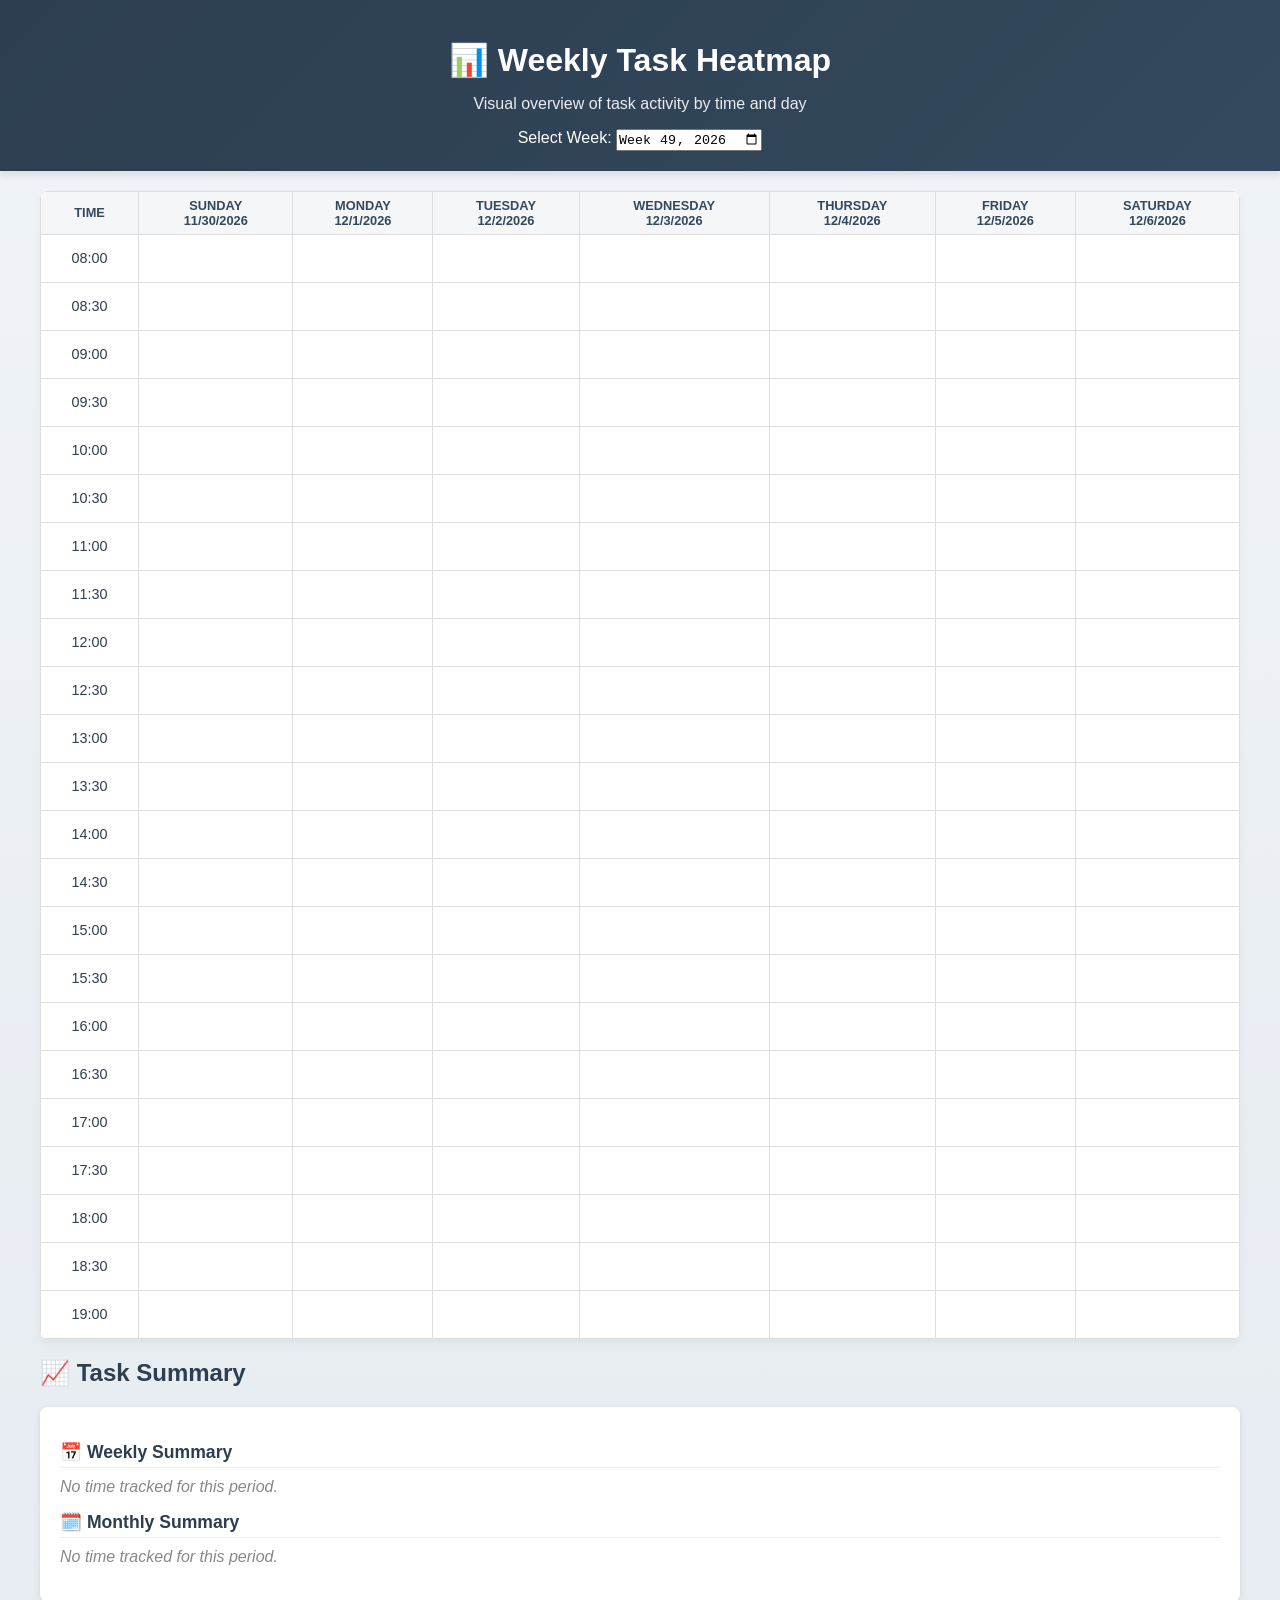
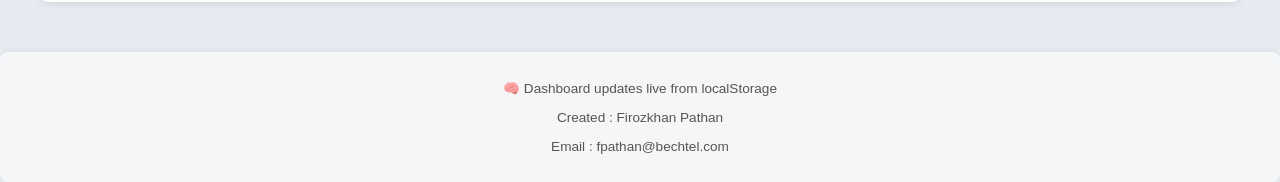
==== dashboard.html @ c17e3e7d "Add files via upload" ====
<!DOCTYPE html>
<html lang="en">
<head>
  <meta charset="UTF-8" />
  <meta name="viewport" content="width=device-width, initial-scale=1.0" />
  <title>Weekly Task Dashboard</title>
  <link rel="stylesheet" href="dashboard.css" />
  <script defer src="dashboard.js"></script>
</head>
<body>
  <header>
    <h1>📊 Weekly Task Heatmap</h1>
    <p>Visual overview of task activity by time and day</p>
    <label for="week-selector">Select Week:</label>
    <input type="week" id="week-selector" />
  </header>
  <main>
    <section id="heatmapSection">
      <table id="heatmapTable">
        <thead>
          <tr>
            <th>Time</th>
            <th>Sunday<br><span id="date-sun"></span></th>
            <th>Monday<br><span id="date-mon"></span></th>
            <th>Tuesday<br><span id="date-tue"></span></th>
            <th>Wednesday<br><span id="date-wed"></span></th>
            <th>Thursday<br><span id="date-thu"></span></th>
            <th>Friday<br><span id="date-fri"></span></th>
            <th>Saturday<br><span id="date-sat"></span></th>
          </tr>
        </thead>
        <tbody id="heatmapBody">
          <!-- Rows will be generated by JS -->
        </tbody>
      </table>
    </section>
    <section id="summarySection">
      <h2>📈 Task Summary</h2>
      <div id="summaryList"></div>
    </section>
  </main>
  <footer>
    <p>🧠 Dashboard updates live from localStorage</p>
	<p>Created : Firozkhan Pathan</p>
	<p>Email : fpathan@bechtel.com</p>
  </footer>
</body>
</html>
---- dashboard.css ----
body {
  font-family: 'Segoe UI', sans-serif;
  margin: 0;
  padding: 0;
  background: linear-gradient(180deg, #f0f4f8, #e6ebf1);
  color: #2c3e50;
}

header {
  background: linear-gradient(135deg, #2c3e50, #34495e);
  color: #fff;
  padding: 20px 0;
  text-align: center;
  box-shadow: 0 4px 8px rgba(0, 0, 0, 0.1);
}

header h1 {
  font-size: 2rem;
  margin-bottom: 0.25rem;
}

header p {
  font-size: 1rem;
  opacity: 0.9;
}

main {
  padding: 20px;
  max-width: 1200px;
  margin: auto;
}

h1, h2, h3 {
  margin-bottom: 10px;
  font-weight: 600;
}

/* Heatmap Table */
table {
  width: 100%;
  border-collapse: collapse;
  margin-bottom: 20px;
  background: #fff;
  border-radius: 8px;
  overflow: hidden;
  box-shadow: 0 4px 10px rgba(0,0,0,0.05);
}

th, td {
  border: 1px solid #ddd;
  padding: 6px;
  text-align: center;
  font-size: 0.9rem;
}

th {
  background: #f4f6f8;
  font-weight: bold;
  color: #34495e;
  text-transform: uppercase;
  font-size: 0.8rem;
}

/* NEW: Heatmap Cell Styles */
td.heatmap-cell {
  transition: background-color 0.3s ease;
  position: relative;
  height: 35px;
}

td.heatmap-cell:hover::after {
  content: attr(data-tooltip);
  position: absolute;
  bottom: 100%;
  left: 50%;
  transform: translateX(-50%);
  background: rgba(44, 62, 80, 0.95);
  color: #fff;
  padding: 8px 12px;
  border-radius: 6px;
  white-space: pre-wrap;
  font-size: 0.8rem;
  z-index: 10;
  pointer-events: none;
  min-width: 150px;
  text-align: left;
  box-shadow: 0 4px 6px rgba(0,0,0,0.2);
}

/* Summary List */
#summaryList {
  background: #fff;
  padding: 20px;
  border-radius: 8px;
  box-shadow: 0 2px 6px rgba(0,0,0,0.1);
  margin-top: 20px;
}

#summaryList h3 {
  margin-top: 15px;
  font-size: 1.1rem;
  color: #2c3e50;
  border-bottom: 1px solid #eee;
  padding-bottom: 4px;
}

#summaryList ul {
  padding-left: 0;
  margin: 10px 0;
  list-style: none;
}

#summaryList li {
  margin-bottom: 15px;
  font-size: 0.95rem;
  color: #555;
}

/* NEW: Progress Bar Styles */
.progress-container {
  width: 100%;
  background-color: #e0e0e0;
  border-radius: 4px;
  margin-top: 6px;
  height: 8px;
  overflow: hidden;
}

.progress-bar {
  height: 100%;
  border-radius: 4px;
  background: linear-gradient(90deg, #3498db, #2ecc71);
  transition: width 0.5s ease-out;
}

footer {
  text-align: center;
  padding: 15px;
  margin-top: 30px;
  background: #f4f6f8;
  color: #555;
  border-radius: 8px;
  box-shadow: 0 -2px 6px rgba(0,0,0,0.05);
  font-size: 0.85rem;
}
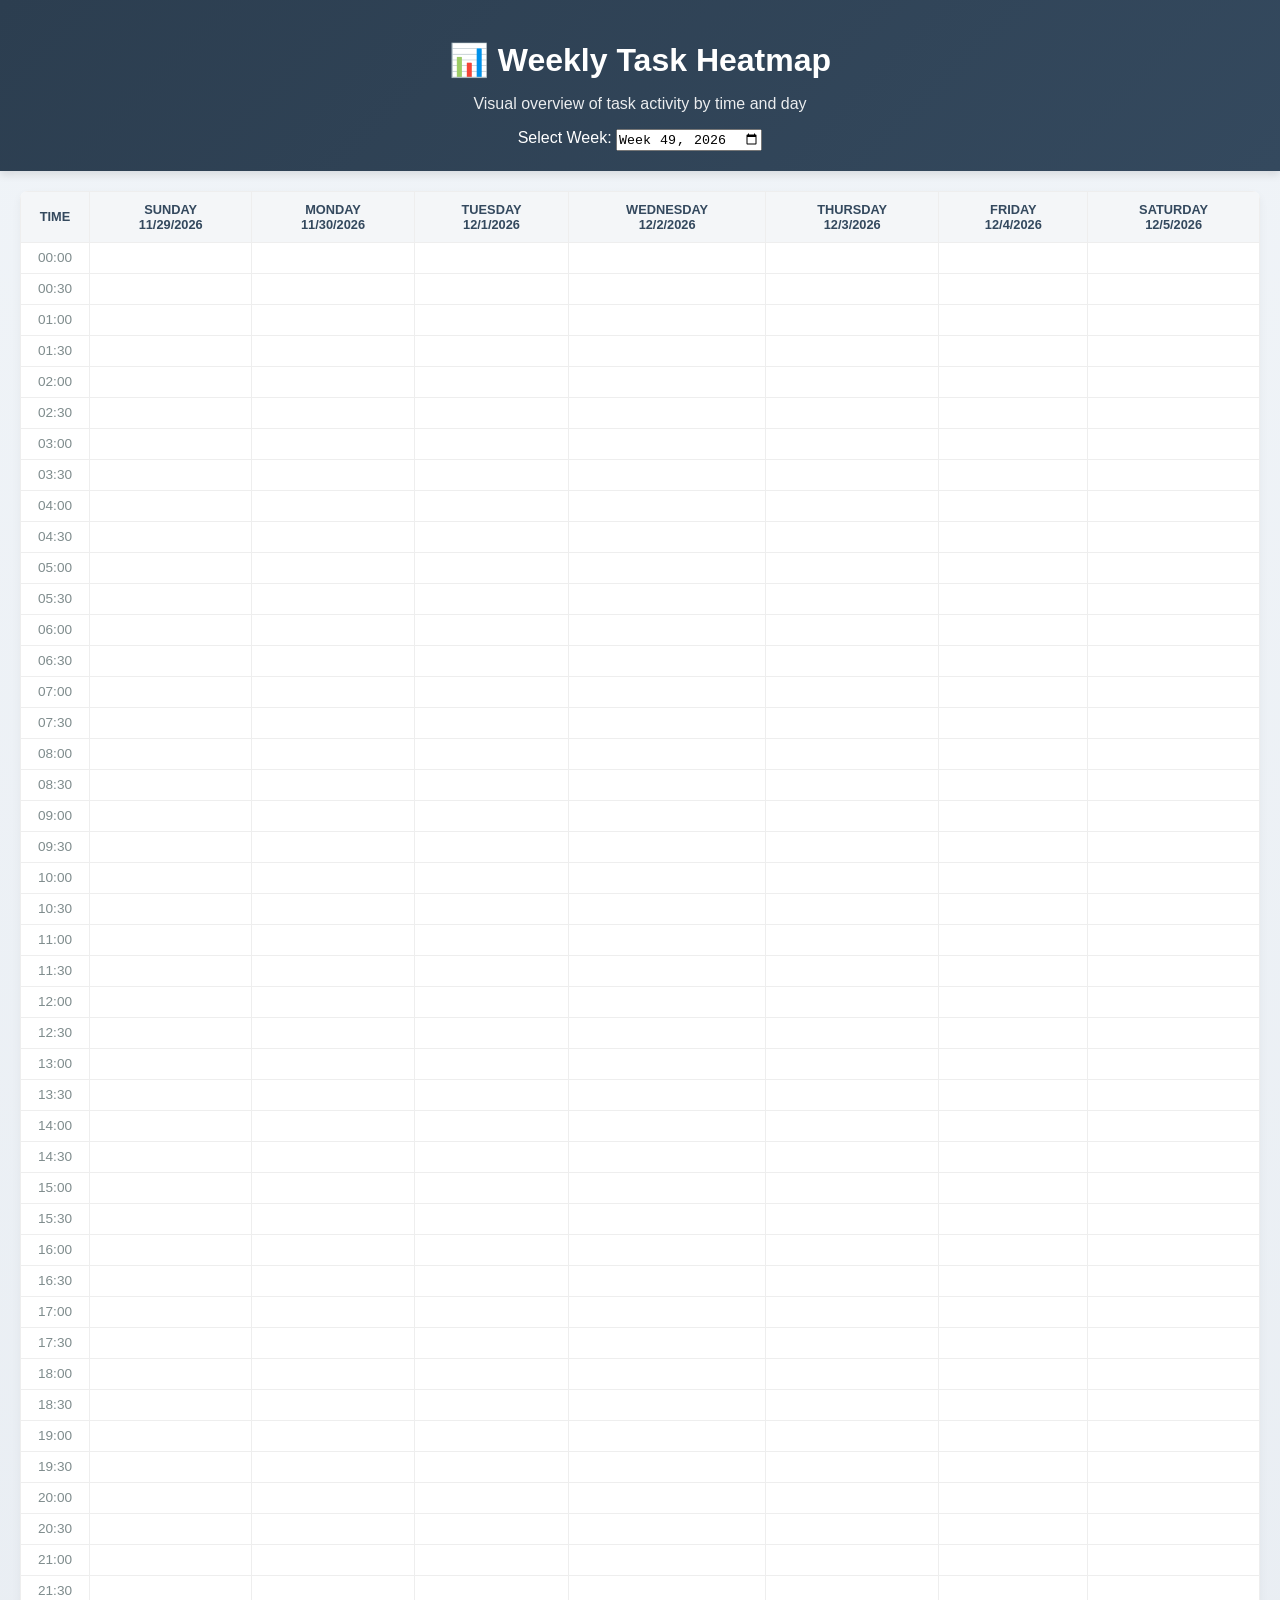
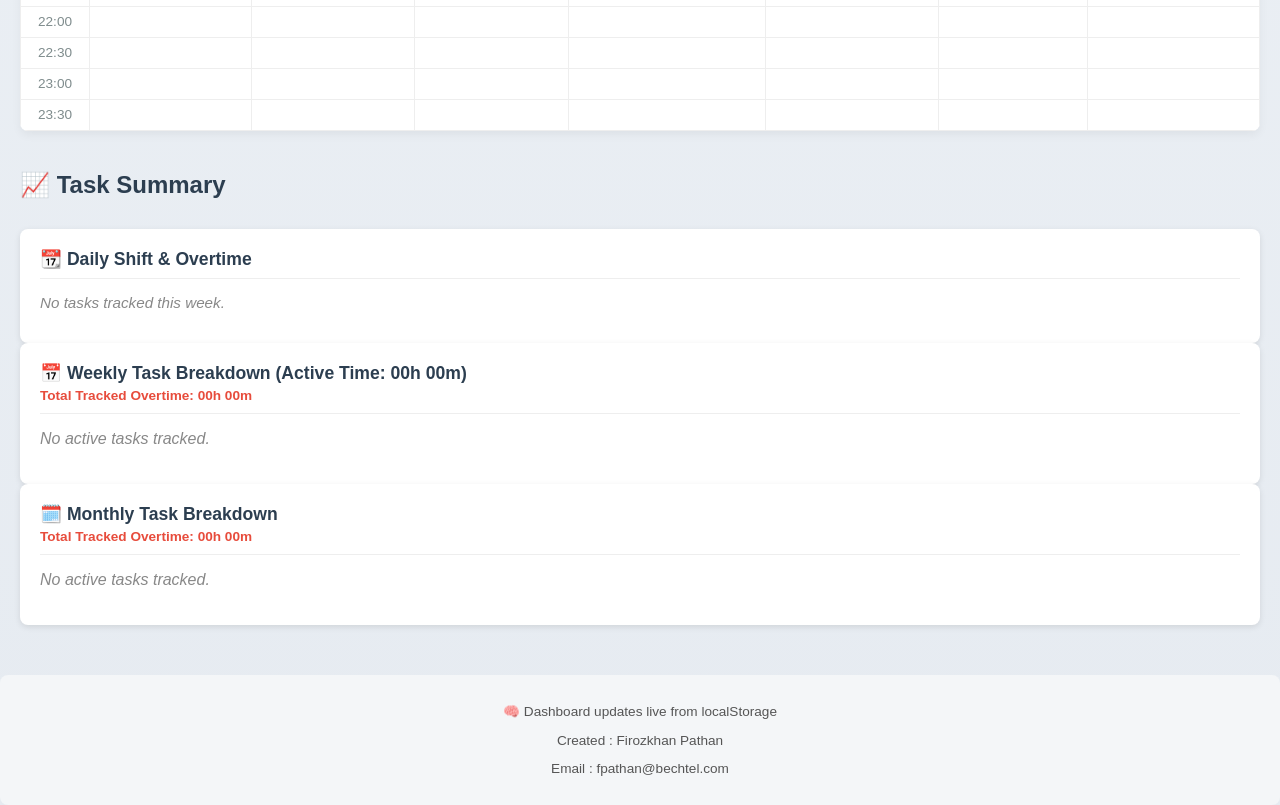
==== commit c4dad9f5: "Add edit time modal to dashboard" ====
--- a/dashboard.html
+++ b/dashboard.html
@@ -44,5 +44,25 @@
 	<p>Created : Firozkhan Pathan</p>
 	<p>Email : fpathan@bechtel.com</p>
   </footer>
+<div id="editTimeModal" class="modal-overlay" style="display: none;">
+    <div class="modal-content">
+      <h3 id="editModalTitle">Edit Task Time</h3>
+      <div class="modal-body">
+        <label>Start Time:</label>
+        <input type="time" id="editStartTime" />
+        
+        <label>End Time:</label>
+        <input type="time" id="editEndTime" />
+        
+        <p id="editTimeWarning" style="color: #e74c3c; font-size: 0.85rem; margin-top: 10px; display: none;">
+          *This task is currently running. You can only edit the start time.
+        </p>
+      </div>
+      <div class="modal-actions">
+        <button id="cancelEditBtn" class="btn-cancel">Cancel</button>
+        <button id="saveEditBtn" class="btn-save">Save Changes</button>
+      </div>
+    </div>
+  </div>	
 </body>
 </html>
--- a/dashboard.css
+++ b/dashboard.css
@@ -26,7 +26,7 @@
 
 main {
   padding: 20px;
-  max-width: 1200px;
+  max-width: 1400px; /* Made slightly wider for 24h view */
   margin: auto;
 }
 
@@ -47,10 +47,9 @@
 }
 
 th, td {
-  border: 1px solid #ddd;
-  padding: 6px;
+  border: 1px solid #eee;
   text-align: center;
-  font-size: 0.9rem;
+  font-size: 0.85rem;
 }
 
 th {
@@ -59,64 +58,120 @@
   color: #34495e;
   text-transform: uppercase;
   font-size: 0.8rem;
+  padding: 10px;
+  position: sticky;
+  top: 0;
+  z-index: 20;
 }
 
-/* NEW: Heatmap Cell Styles */
-td.heatmap-cell {
-  transition: background-color 0.3s ease;
-  position: relative;
-  height: 35px;
+/* Calendar Cell Styles */
+td.time-label {
+  padding: 4px;
+  color: #7f8c8d;
+  font-weight: 500;
+  width: 60px;
 }
 
-td.heatmap-cell:hover::after {
-  content: attr(data-tooltip);
+td.heatmap-cell {
+  position: relative;
+  height: 30px; /* Fixed height is crucial for exact minute mapping */
+  padding: 0; 
+  vertical-align: top;
+}
+
+/* Standard Work Hours Background */
+.standard-hour-bg {
+  background-color: rgba(52, 152, 219, 0.04); /* Very faint blue */
+}
+
+/* End of 8.5 Hour Marker Line */
+.standard-end-line {
   position: absolute;
-  bottom: 100%;
-  left: 50%;
-  transform: translateX(-50%);
-  background: rgba(44, 62, 80, 0.95);
-  color: #fff;
-  padding: 8px 12px;
-  border-radius: 6px;
-  white-space: pre-wrap;
-  font-size: 0.8rem;
+  left: 0;
+  right: 0;
+  border-bottom: 2px dashed #e74c3c; /* Red dashed line */
   z-index: 10;
   pointer-events: none;
-  min-width: 150px;
-  text-align: left;
-  box-shadow: 0 4px 6px rgba(0,0,0,0.2);
 }
 
-/* Summary List */
-#summaryList {
+/* Exact Task Time Blocks */
+.task-segment {
+  position: absolute;
+  left: 2px;
+  right: 2px;
+  background-color: #2ecc71;
+  border-left: 3px solid #27ae60;
+  color: #fff;
+  font-size: 0.75rem;
+  font-weight: bold;
+  overflow: hidden;
+  text-overflow: ellipsis;
+  white-space: nowrap;
+  padding: 2px 4px;
+  box-sizing: border-box;
+  z-index: 5;
+  box-shadow: 0 1px 3px rgba(0,0,0,0.15);
+  transition: transform 0.1s ease;
+  text-align: left;
+}
+
+.task-segment:hover {
+  transform: scale(1.02);
+  z-index: 15;
+  cursor: pointer;
+  overflow: visible;
+  white-space: normal;
+  min-height: max-content;
+  background-color: #27ae60;
+}
+
+/* Summary Layout */
+#summarySection {
+  display: flex;
+  flex-direction: column;
+  gap: 20px;
+}
+
+.summary-card {
   background: #fff;
   padding: 20px;
   border-radius: 8px;
   box-shadow: 0 2px 6px rgba(0,0,0,0.1);
-  margin-top: 20px;
 }
 
-#summaryList h3 {
-  margin-top: 15px;
+.summary-card h3 {
+  margin-top: 0;
   font-size: 1.1rem;
   color: #2c3e50;
   border-bottom: 1px solid #eee;
-  padding-bottom: 4px;
+  padding-bottom: 8px;
+  margin-bottom: 15px;
 }
 
-#summaryList ul {
+.summary-card ul {
   padding-left: 0;
-  margin: 10px 0;
   list-style: none;
+  margin: 0;
 }
 
-#summaryList li {
-  margin-bottom: 15px;
+.summary-card li {
+  margin-bottom: 12px;
   font-size: 0.95rem;
   color: #555;
+  display: flex;
+  justify-content: space-between;
+  align-items: center;
 }
 
-/* NEW: Progress Bar Styles */
+.overtime-badge {
+  background-color: #e74c3c;
+  color: white;
+  padding: 2px 8px;
+  border-radius: 12px;
+  font-size: 0.8rem;
+  font-weight: bold;
+}
+
 .progress-container {
   width: 100%;
   background-color: #e0e0e0;
@@ -130,7 +185,6 @@
   height: 100%;
   border-radius: 4px;
   background: linear-gradient(90deg, #3498db, #2ecc71);
-  transition: width 0.5s ease-out;
 }
 
 footer {
@@ -140,6 +194,5 @@
   background: #f4f6f8;
   color: #555;
   border-radius: 8px;
-  box-shadow: 0 -2px 6px rgba(0,0,0,0.05);
   font-size: 0.85rem;
-}+}
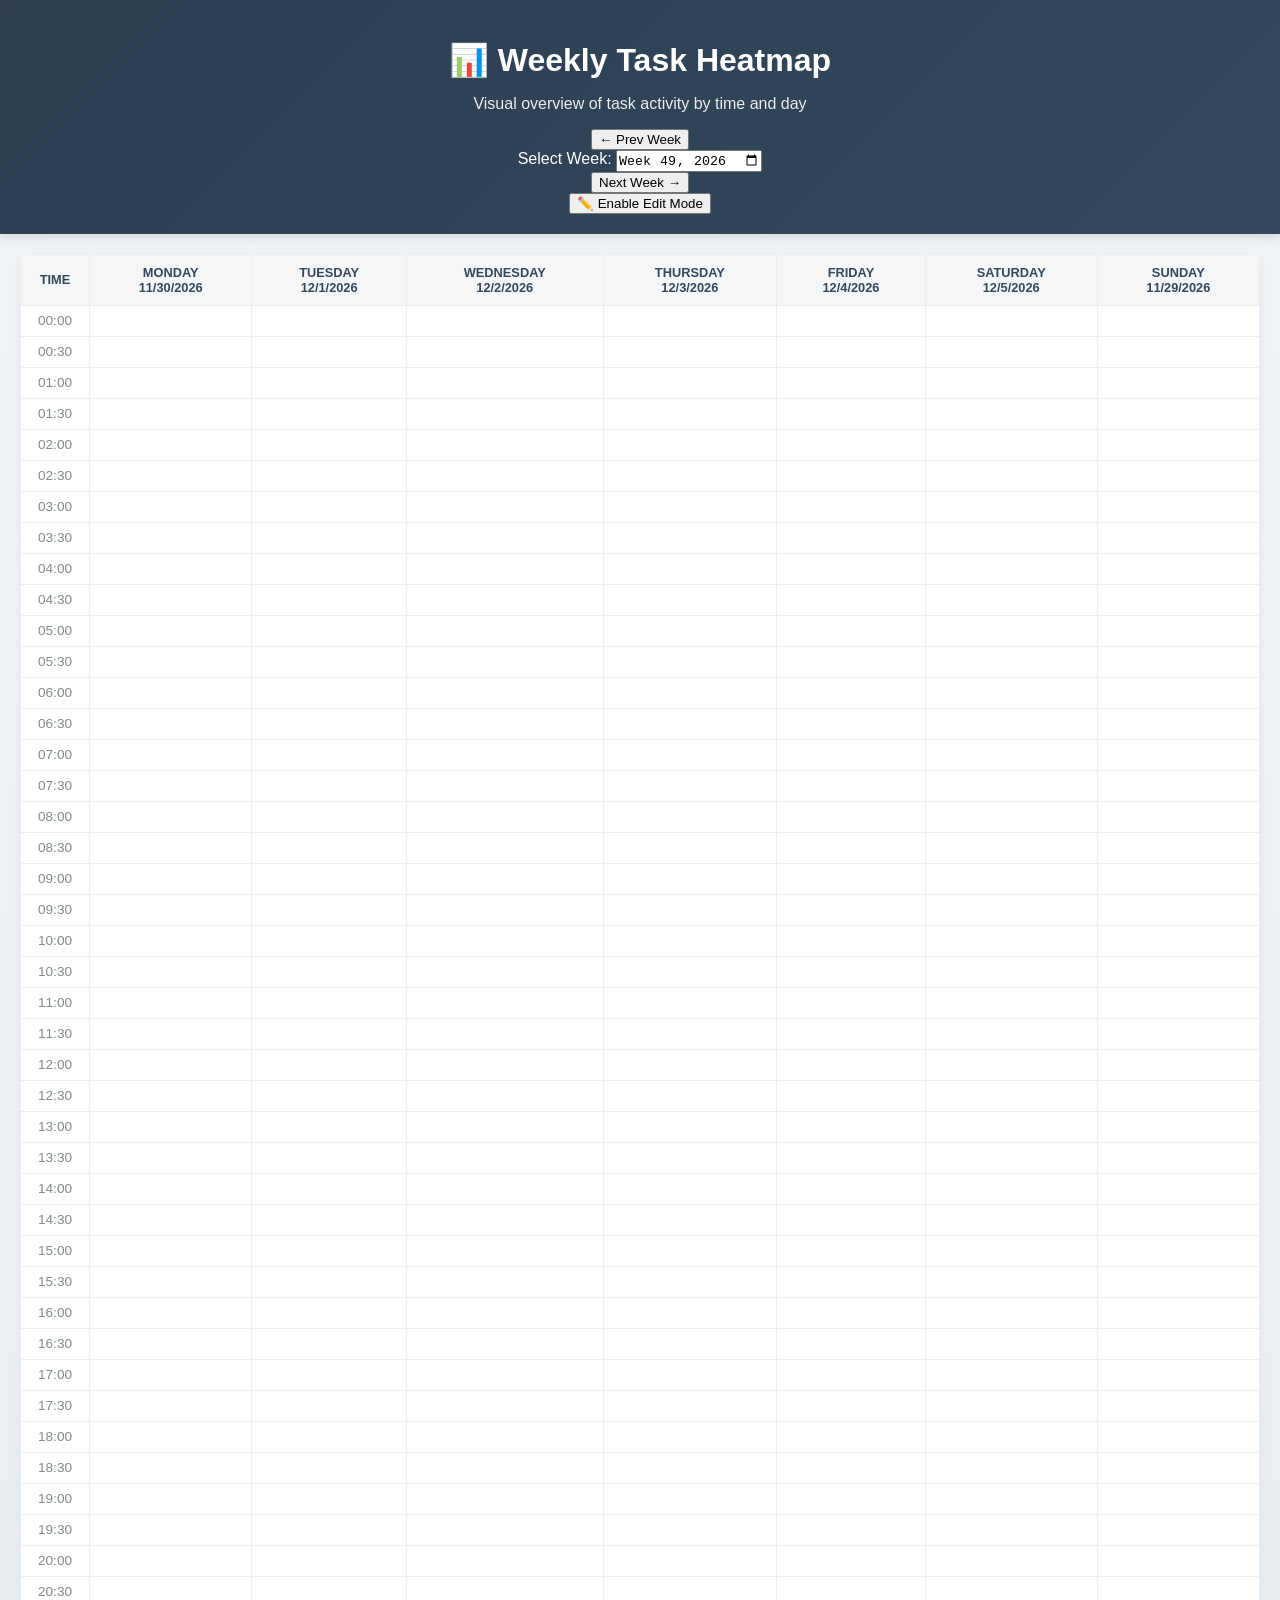
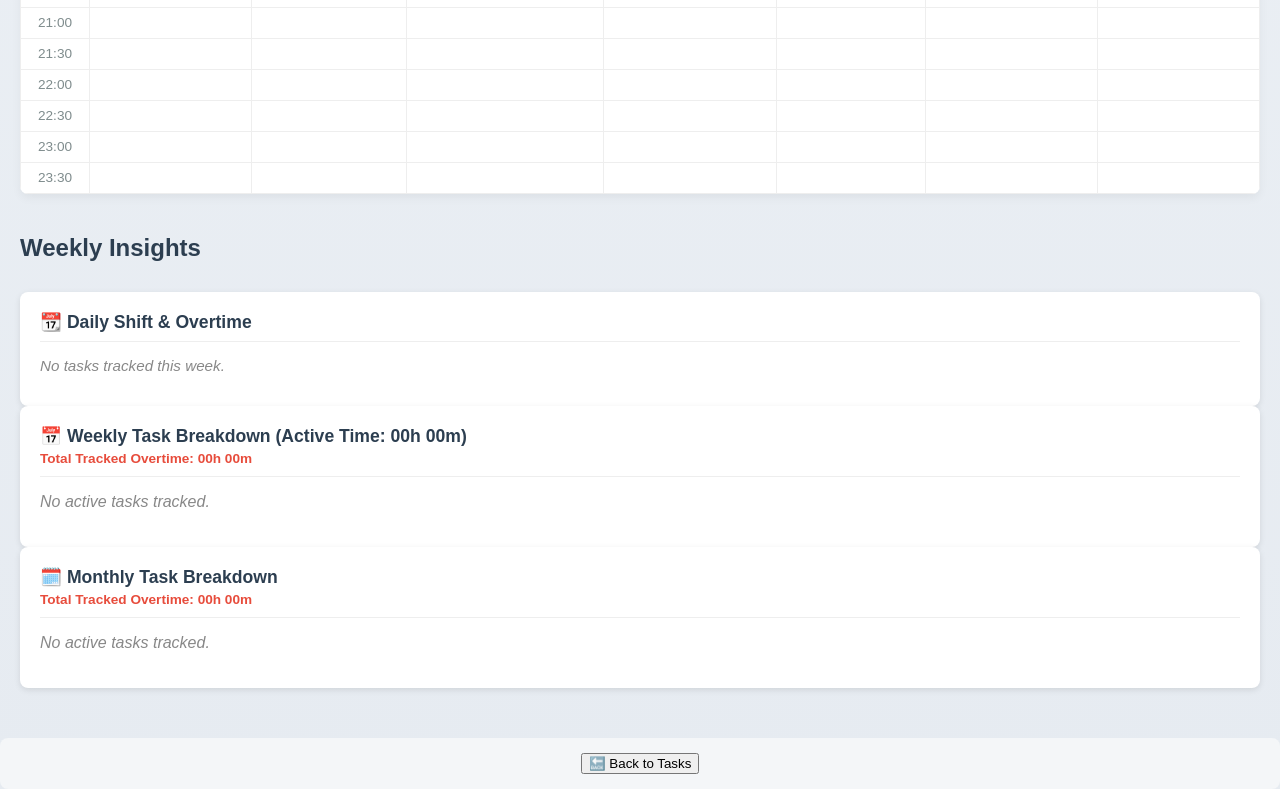
==== commit c97c8477: "Revise dashboard layout and update titles" ====
--- a/dashboard.html
+++ b/dashboard.html
@@ -2,49 +2,57 @@
 <html lang="en">
 <head>
   <meta charset="UTF-8" />
-  <meta name="viewport" content="width=device-width, initial-scale=1.0" />
-  <title>Weekly Task Dashboard</title>
+  <meta name="viewport" content="width=device-width, initial-scale=1.0"/>
+  <title>Dashboard - Task Tracker</title>
   <link rel="stylesheet" href="dashboard.css" />
-  <script defer src="dashboard.js"></script>
+  <script src="dashboard.js"></script>
 </head>
 <body>
   <header>
     <h1>📊 Weekly Task Heatmap</h1>
     <p>Visual overview of task activity by time and day</p>
-    <label for="week-selector">Select Week:</label>
-    <input type="week" id="week-selector" />
+    
+    <div class="dashboard-controls">
+      <button id="prevWeekBtn" class="btn-nav">&larr; Prev Week</button>
+      <div class="week-selector-wrapper">
+        <label for="week-selector">Select Week:</label>
+        <input type="week" id="week-selector" name="week-selector" />
+      </div>
+      <button id="nextWeekBtn" class="btn-nav">Next Week &rarr;</button>
+    </div>
+
+    <div class="edit-controls">
+      <button id="toggleEditBtn" class="btn-outline">✏️ Enable Edit Mode</button>
+    </div>
   </header>
+
   <main>
     <section id="heatmapSection">
-      <table id="heatmapTable">
+      <table>
         <thead>
           <tr>
             <th>Time</th>
-            <th>Sunday<br><span id="date-sun"></span></th>
-            <th>Monday<br><span id="date-mon"></span></th>
-            <th>Tuesday<br><span id="date-tue"></span></th>
-            <th>Wednesday<br><span id="date-wed"></span></th>
-            <th>Thursday<br><span id="date-thu"></span></th>
-            <th>Friday<br><span id="date-fri"></span></th>
-            <th>Saturday<br><span id="date-sat"></span></th>
+            <th>Monday<br><span id="date-mon" class="date-subtext"></span></th>
+            <th>Tuesday<br><span id="date-tue" class="date-subtext"></span></th>
+            <th>Wednesday<br><span id="date-wed" class="date-subtext"></span></th>
+            <th>Thursday<br><span id="date-thu" class="date-subtext"></span></th>
+            <th>Friday<br><span id="date-fri" class="date-subtext"></span></th>
+            <th>Saturday<br><span id="date-sat" class="date-subtext"></span></th>
+            <th>Sunday<br><span id="date-sun" class="date-subtext"></span></th>
           </tr>
         </thead>
         <tbody id="heatmapBody">
-          <!-- Rows will be generated by JS -->
-        </tbody>
+          </tbody>
       </table>
     </section>
+
     <section id="summarySection">
-      <h2>📈 Task Summary</h2>
-      <div id="summaryList"></div>
+      <h2>Weekly Insights</h2>
+      <div id="summaryList" class="summary-grid"></div>
     </section>
   </main>
-  <footer>
-    <p>🧠 Dashboard updates live from localStorage</p>
-	<p>Created : Firozkhan Pathan</p>
-	<p>Email : fpathan@bechtel.com</p>
-  </footer>
-<div id="editTimeModal" class="modal-overlay" style="display: none;">
+
+  <div id="editTimeModal" class="modal-overlay" style="display: none;">
     <div class="modal-content">
       <h3 id="editModalTitle">Edit Task Time</h3>
       <div class="modal-body">
@@ -54,7 +62,7 @@
         <label>End Time:</label>
         <input type="time" id="editEndTime" />
         
-        <p id="editTimeWarning" style="color: #e74c3c; font-size: 0.85rem; margin-top: 10px; display: none;">
+        <p id="editTimeWarning" class="warning-text" style="display: none;">
           *This task is currently running. You can only edit the start time.
         </p>
       </div>
@@ -63,6 +71,10 @@
         <button id="saveEditBtn" class="btn-save">Save Changes</button>
       </div>
     </div>
-  </div>	
+  </div>
+
+  <footer>
+    <button onclick="window.close()" class="btn-back">🔙 Back to Tasks</button>
+  </footer>
 </body>
 </html>
--- a/dashboard.css
+++ b/dashboard.css
@@ -196,3 +196,52 @@
   border-radius: 8px;
   font-size: 0.85rem;
 }
+/* --- EDIT TIME MODAL STYLES --- */
+.modal-overlay {
+  position: fixed; top: 0; left: 0; right: 0; bottom: 0;
+  background: rgba(0,0,0,0.5);
+  display: flex; justify-content: center; align-items: center;
+  z-index: 1000;
+}
+
+.modal-content {
+  background: white; padding: 25px; border-radius: 8px;
+  width: 350px; box-shadow: 0 4px 15px rgba(0,0,0,0.2);
+}
+
+.modal-content h3 { margin-top: 0; border-bottom: 1px solid #eee; padding-bottom: 10px; }
+
+.modal-body { display: flex; flex-direction: column; gap: 10px; margin: 15px 0; }
+.modal-body label { font-size: 0.9rem; font-weight: 600; color: #555; }
+.modal-body input[type="time"] { padding: 8px; border: 1px solid #ccc; border-radius: 4px; font-size: 1rem; }
+
+.modal-actions { display: flex; justify-content: space-between; margin-top: 20px; }
+.btn-save { background: #27ae60; color: white; border: none; padding: 8px 15px; border-radius: 4px; cursor: pointer; font-weight: bold; }
+.btn-cancel { background: #95a5a6; color: white; border: none; padding: 8px 15px; border-radius: 4px; cursor: pointer; }
+
+/* --- DRAG & DROP RESIZE HANDLES --- */
+.resize-handle {
+  position: absolute;
+  left: 0; right: 0;
+  height: 6px;
+  background: rgba(255, 255, 255, 0.4);
+  cursor: ns-resize;
+  z-index: 100;
+  transition: background 0.2s;
+}
+.resize-handle:hover {
+  background: rgba(255, 255, 255, 0.9);
+}
+.resize-handle.top { 
+  top: 0; 
+  border-bottom: 1px solid rgba(0,0,0,0.2); 
+}
+.resize-handle.bottom { 
+  bottom: 0; 
+  border-top: 1px solid rgba(0,0,0,0.2); 
+}
+/* Prevent text highlighting while dragging */
+body.is-dragging {
+  user-select: none;
+  cursor: ns-resize !important;
+}
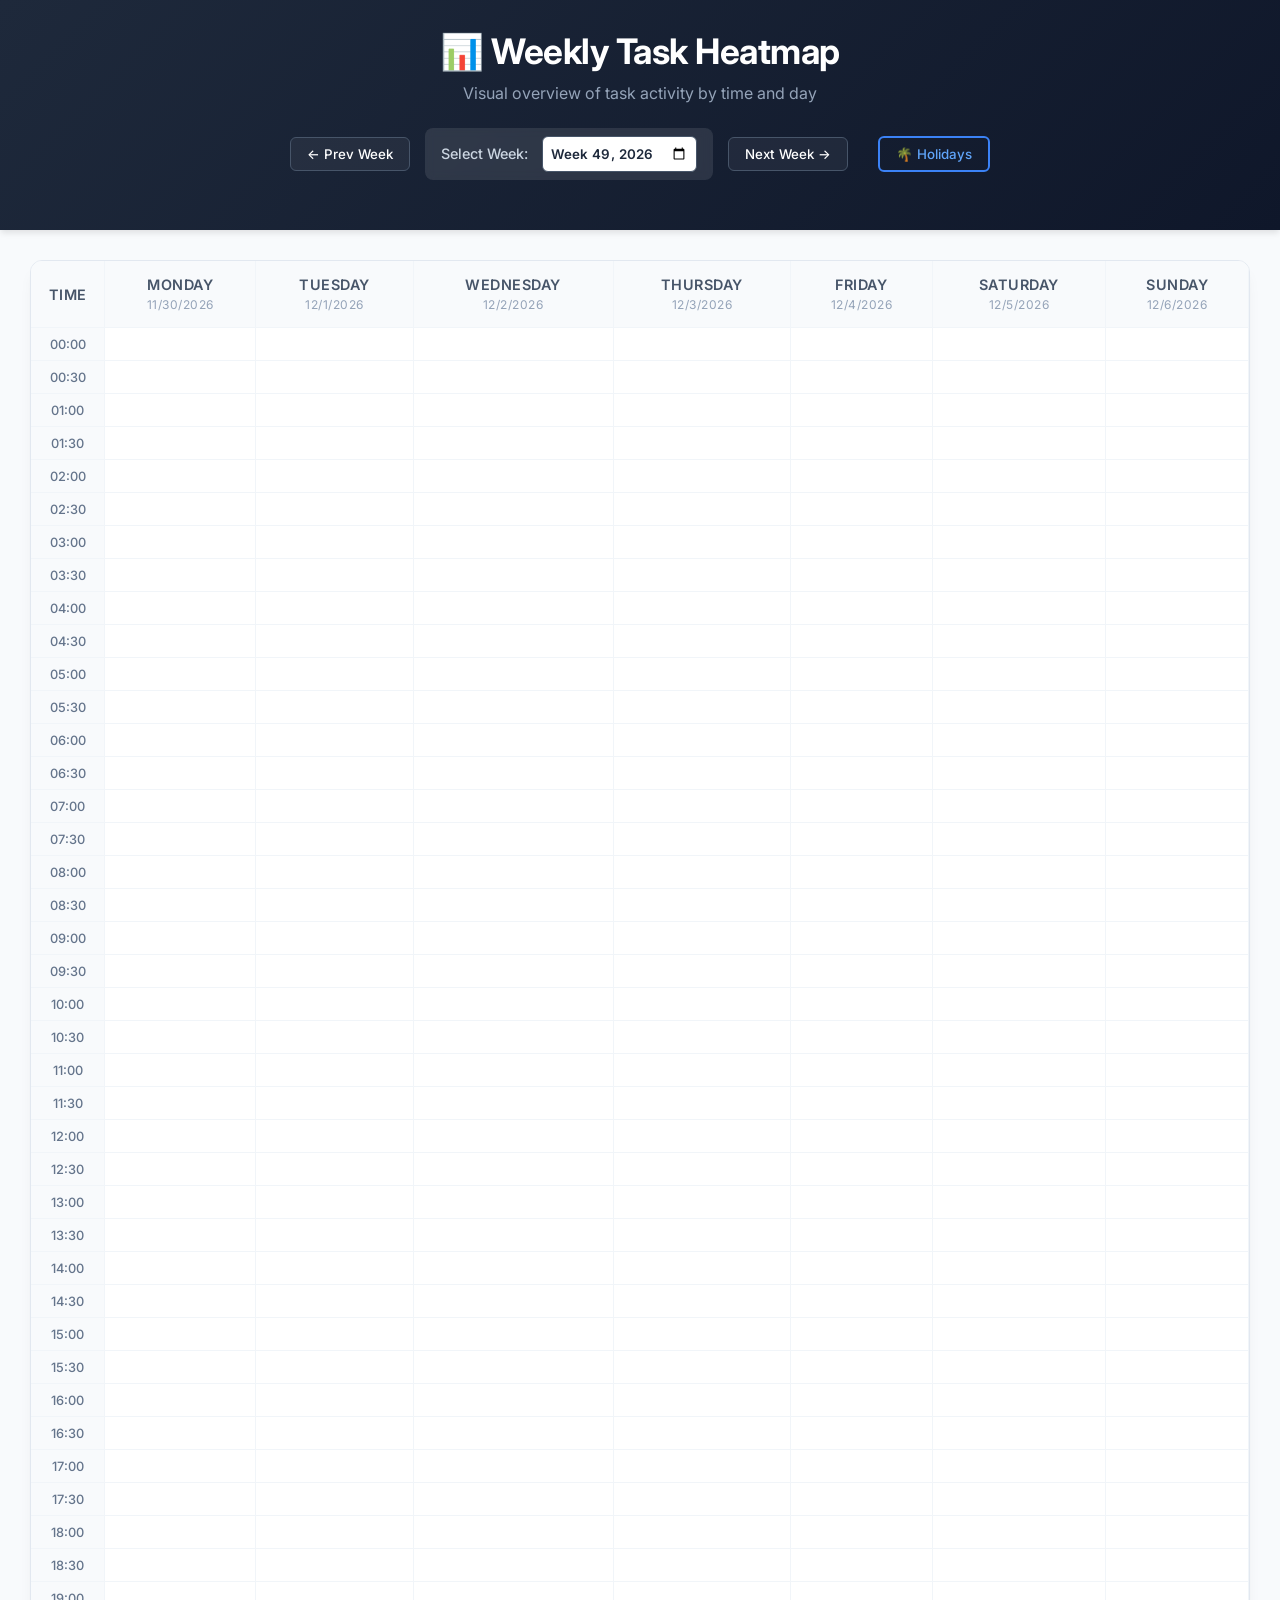
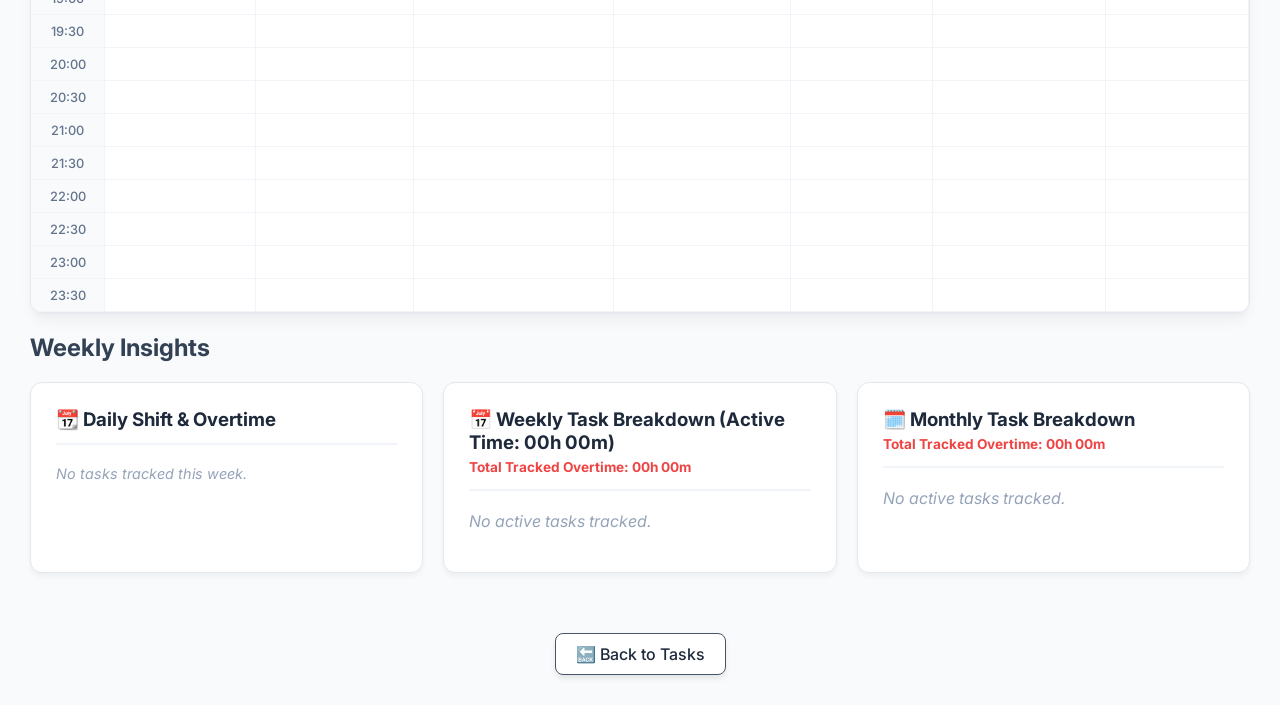
==== commit 8f5ffa53: "Enhance dashboard with new controls and drag guide" ====
--- a/dashboard.html
+++ b/dashboard.html
@@ -16,13 +16,10 @@
       <button id="prevWeekBtn" class="btn-nav">&larr; Prev Week</button>
       <div class="week-selector-wrapper">
         <label for="week-selector">Select Week:</label>
-        <input type="week" id="week-selector" name="week-selector" />
+        <input type="week" id="week-selector" name="week-selector" lang="en-GB" />
       </div>
       <button id="nextWeekBtn" class="btn-nav">Next Week &rarr;</button>
-    </div>
-
-    <div class="edit-controls">
-      <button id="toggleEditBtn" class="btn-outline">✏️ Enable Edit Mode</button>
+      <button id="manageHolidaysBtn" class="btn-outline" style="margin-top: 0; margin-left: 15px;">🌴 Holidays</button>
     </div>
   </header>
 
@@ -52,6 +49,10 @@
     </section>
   </main>
 
+  <div id="dragGuide" class="drag-guide" style="display: none;">
+    <div id="dragGuideTime" class="drag-guide-time">00:00</div>
+  </div>
+
   <div id="editTimeModal" class="modal-overlay" style="display: none;">
     <div class="modal-content">
       <h3 id="editModalTitle">Edit Task Time</h3>
@@ -61,10 +62,6 @@
         
         <label>End Time:</label>
         <input type="time" id="editEndTime" />
-        
-        <p id="editTimeWarning" class="warning-text" style="display: none;">
-          *This task is currently running. You can only edit the start time.
-        </p>
       </div>
       <div class="modal-actions">
         <button id="cancelEditBtn" class="btn-cancel">Cancel</button>
--- a/dashboard.css
+++ b/dashboard.css
@@ -1,247 +1,131 @@
+/* --- PREMIUM MODERN UI OVERHAUL --- */
+@import url('https://fonts.googleapis.com/css2?family=Inter:wght@400;500;600;700&display=swap');
+
 body {
-  font-family: 'Segoe UI', sans-serif;
-  margin: 0;
-  padding: 0;
-  background: linear-gradient(180deg, #f0f4f8, #e6ebf1);
-  color: #2c3e50;
+  font-family: 'Inter', system-ui, -apple-system, sans-serif;
+  margin: 0; padding: 0;
+  background: #f8fafc;
+  color: #334155;
 }
 
 header {
-  background: linear-gradient(135deg, #2c3e50, #34495e);
+  background: linear-gradient(135deg, #1e293b, #0f172a);
   color: #fff;
-  padding: 20px 0;
+  padding: 30px 20px;
   text-align: center;
-  box-shadow: 0 4px 8px rgba(0, 0, 0, 0.1);
+  box-shadow: 0 4px 6px -1px rgba(0, 0, 0, 0.1);
 }
 
-header h1 {
-  font-size: 2rem;
-  margin-bottom: 0.25rem;
+header h1 { margin: 0 0 10px 0; font-size: 2.2rem; font-weight: 700; letter-spacing: -0.5px; }
+header p { margin: 0 0 25px 0; color: #94a3b8; font-size: 1rem; }
+
+/* Dashboard Controls */
+.dashboard-controls {
+  display: flex; justify-content: center; align-items: center; gap: 15px; margin-bottom: 20px;
+}
+.week-selector-wrapper {
+  background: rgba(255,255,255,0.1); padding: 8px 16px; border-radius: 8px; backdrop-filter: blur(4px);
+}
+.week-selector-wrapper label { margin-right: 10px; font-weight: 500; font-size: 0.9rem; color: #cbd5e1; }
+input[type="week"] {
+  padding: 8px; border: 1px solid #475569; border-radius: 6px; background: #fff;
+  font-family: 'Inter', sans-serif; font-weight: 600; color: #1e293b; cursor: pointer;
 }
 
-header p {
-  font-size: 1rem;
-  opacity: 0.9;
+/* Buttons */
+.btn-nav, .btn-outline, .btn-back {
+  background: rgba(255,255,255,0.05); color: #fff; border: 1px solid #475569;
+  padding: 8px 16px; border-radius: 6px; font-weight: 500; cursor: pointer;
+  transition: all 0.2s; font-family: 'Inter', sans-serif;
+}
+.btn-nav:hover { background: rgba(255,255,255,0.15); border-color: #94a3b8; }
+.btn-outline { background: transparent; border: 2px solid #3b82f6; color: #60a5fa; margin-top: 10px; }
+.btn-outline:hover { background: #3b82f6; color: #fff; }
+
+/* Active Edit Mode Button */
+body.edit-mode-active .btn-outline {
+  background: #ef4444; border-color: #ef4444; color: #fff;
 }
 
-main {
-  padding: 20px;
-  max-width: 1400px; /* Made slightly wider for 24h view */
-  margin: auto;
+main { padding: 30px; max-width: 1500px; margin: auto; }
+
+/* Premium Grid */
+table {
+  width: 100%; border-collapse: separate; border-spacing: 0;
+  background: #fff; border-radius: 12px; overflow: hidden;
+  box-shadow: 0 10px 15px -3px rgba(0,0,0,0.05), 0 4px 6px -4px rgba(0,0,0,0.05);
+  border: 1px solid #e2e8f0;
+}
+th, td { border-bottom: 1px solid #f1f5f9; border-right: 1px solid #f1f5f9; text-align: center; }
+th {
+  background: #f8fafc; font-weight: 600; color: #475569; padding: 15px 10px;
+  position: sticky; top: 0; z-index: 20; font-size: 0.9rem; text-transform: uppercase; letter-spacing: 0.5px;
+}
+.date-subtext { display: block; font-size: 0.75rem; color: #94a3b8; margin-top: 4px; font-weight: 400; }
+td.time-label { padding: 4px; color: #64748b; font-weight: 500; font-size: 0.8rem; width: 65px; background: #f8fafc; }
+td.heatmap-cell { position: relative; height: 32px; padding: 0; vertical-align: top; }
+td.heatmap-cell:hover { background: #f8fafc; }
+
+/* Standard Hours & Overtime Lines */
+.standard-hour-bg { background-color: #f0f9ff; }
+.standard-end-line {
+  position: absolute; left: 0; right: 0; border-bottom: 2px dashed #ef4444; z-index: 10; pointer-events: none;
 }
 
-h1, h2, h3 {
-  margin-bottom: 10px;
-  font-weight: 600;
+/* Premium Task Segments */
+.task-segment {
+  position: absolute; left: 3px; right: 3px;
+  background: linear-gradient(135deg, #10b981, #059669); /* Rich green gradient */
+  border-left: 4px solid #047857; border-radius: 4px;
+  color: #fff; font-size: 0.75rem; font-weight: 600;
+  overflow: hidden; text-overflow: ellipsis; white-space: nowrap;
+  padding: 4px 6px; box-sizing: border-box; z-index: 50;
+  box-shadow: 0 2px 4px rgba(16, 185, 129, 0.3);
+  transition: transform 0.15s ease, box-shadow 0.15s ease; text-align: left;
+}
+.task-segment:hover {
+  transform: translateY(-1px) scale(1.01);
+  box-shadow: 0 4px 8px rgba(16, 185, 129, 0.4);
+  z-index: 60; overflow: visible; white-space: normal; min-height: max-content;
 }
 
-/* Heatmap Table */
-table {
-  width: 100%;
-  border-collapse: collapse;
-  margin-bottom: 20px;
-  background: #fff;
-  border-radius: 8px;
-  overflow: hidden;
-  box-shadow: 0 4px 10px rgba(0,0,0,0.05);
+/* --- EDIT MODE EXCLUSIVES (Only visible when Edit Mode is ON) --- */
+body.edit-mode-active .task-segment { cursor: pointer; animation: pulseBorder 2s infinite; }
+body.edit-mode-active .resize-handle { display: block; }
+.resize-handle {
+  display: none; position: absolute; left: 0; right: 0; height: 8px;
+  background: rgba(255,255,255,0.4); cursor: ns-resize; z-index: 100;
 }
+.resize-handle:hover { background: rgba(255,255,255,0.9); }
+.resize-handle.top { top: 0; border-radius: 4px 4px 0 0; }
+.resize-handle.bottom { bottom: 0; border-radius: 0 0 4px 4px; }
+body.is-dragging { user-select: none; cursor: ns-resize !important; }
+@keyframes pulseBorder { 0% { box-shadow: 0 0 0 0 rgba(59, 130, 246, 0.4); } 70% { box-shadow: 0 0 0 4px rgba(59, 130, 246, 0); } 100% { box-shadow: 0 0 0 0 rgba(59, 130, 246, 0); } }
 
-th, td {
-  border: 1px solid #eee;
-  text-align: center;
-  font-size: 0.85rem;
-}
+/* Summary Grid */
+.summary-grid { display: grid; grid-template-columns: repeat(auto-fit, minmax(350px, 1fr)); gap: 20px; }
+.summary-card { background: #fff; padding: 25px; border-radius: 12px; border: 1px solid #e2e8f0; box-shadow: 0 4px 6px -1px rgba(0,0,0,0.05); }
+.summary-card h3 { margin-top: 0; color: #1e293b; border-bottom: 2px solid #f1f5f9; padding-bottom: 12px; margin-bottom: 20px; }
+.summary-card ul { padding-left: 0; list-style: none; margin: 0; }
+.summary-card li { margin-bottom: 15px; font-size: 0.9rem; color: #475569; }
+.overtime-badge { background-color: #fee2e2; color: #ef4444; padding: 4px 10px; border-radius: 20px; font-size: 0.75rem; font-weight: 700; border: 1px solid #fca5a5; }
 
-th {
-  background: #f4f6f8;
-  font-weight: bold;
-  color: #34495e;
-  text-transform: uppercase;
-  font-size: 0.8rem;
-  padding: 10px;
-  position: sticky;
-  top: 0;
-  z-index: 20;
-}
+/* Progress Bars */
+.progress-container { width: 100%; background-color: #f1f5f9; border-radius: 6px; margin-top: 8px; height: 8px; overflow: hidden; }
+.progress-bar { height: 100%; border-radius: 6px; background: linear-gradient(90deg, #3b82f6, #10b981); }
 
-/* Calendar Cell Styles */
-td.time-label {
-  padding: 4px;
-  color: #7f8c8d;
-  font-weight: 500;
-  width: 60px;
-}
-
-td.heatmap-cell {
-  position: relative;
-  height: 30px; /* Fixed height is crucial for exact minute mapping */
-  padding: 0; 
-  vertical-align: top;
-}
-
-/* Standard Work Hours Background */
-.standard-hour-bg {
-  background-color: rgba(52, 152, 219, 0.04); /* Very faint blue */
-}
-
-/* End of 8.5 Hour Marker Line */
-.standard-end-line {
-  position: absolute;
-  left: 0;
-  right: 0;
-  border-bottom: 2px dashed #e74c3c; /* Red dashed line */
-  z-index: 10;
-  pointer-events: none;
-}
-
-/* Exact Task Time Blocks */
-.task-segment {
-  position: absolute;
-  left: 2px;
-  right: 2px;
-  background-color: #2ecc71;
-  border-left: 3px solid #27ae60;
-  color: #fff;
-  font-size: 0.75rem;
-  font-weight: bold;
-  overflow: hidden;
-  text-overflow: ellipsis;
-  white-space: nowrap;
-  padding: 2px 4px;
-  box-sizing: border-box;
-  z-index: 5;
-  box-shadow: 0 1px 3px rgba(0,0,0,0.15);
-  transition: transform 0.1s ease;
-  text-align: left;
-}
-
-.task-segment:hover {
-  transform: scale(1.02);
-  z-index: 15;
-  cursor: pointer;
-  overflow: visible;
-  white-space: normal;
-  min-height: max-content;
-  background-color: #27ae60;
-}
-
-/* Summary Layout */
-#summarySection {
-  display: flex;
-  flex-direction: column;
-  gap: 20px;
-}
-
-.summary-card {
-  background: #fff;
-  padding: 20px;
-  border-radius: 8px;
-  box-shadow: 0 2px 6px rgba(0,0,0,0.1);
-}
-
-.summary-card h3 {
-  margin-top: 0;
-  font-size: 1.1rem;
-  color: #2c3e50;
-  border-bottom: 1px solid #eee;
-  padding-bottom: 8px;
-  margin-bottom: 15px;
-}
-
-.summary-card ul {
-  padding-left: 0;
-  list-style: none;
-  margin: 0;
-}
-
-.summary-card li {
-  margin-bottom: 12px;
-  font-size: 0.95rem;
-  color: #555;
-  display: flex;
-  justify-content: space-between;
-  align-items: center;
-}
-
-.overtime-badge {
-  background-color: #e74c3c;
-  color: white;
-  padding: 2px 8px;
-  border-radius: 12px;
-  font-size: 0.8rem;
-  font-weight: bold;
-}
-
-.progress-container {
-  width: 100%;
-  background-color: #e0e0e0;
-  border-radius: 4px;
-  margin-top: 6px;
-  height: 8px;
-  overflow: hidden;
-}
-
-.progress-bar {
-  height: 100%;
-  border-radius: 4px;
-  background: linear-gradient(90deg, #3498db, #2ecc71);
-}
-
-footer {
-  text-align: center;
-  padding: 15px;
-  margin-top: 30px;
-  background: #f4f6f8;
-  color: #555;
-  border-radius: 8px;
-  font-size: 0.85rem;
-}
-/* --- EDIT TIME MODAL STYLES --- */
-.modal-overlay {
-  position: fixed; top: 0; left: 0; right: 0; bottom: 0;
-  background: rgba(0,0,0,0.5);
-  display: flex; justify-content: center; align-items: center;
-  z-index: 1000;
-}
-
-.modal-content {
-  background: white; padding: 25px; border-radius: 8px;
-  width: 350px; box-shadow: 0 4px 15px rgba(0,0,0,0.2);
-}
-
-.modal-content h3 { margin-top: 0; border-bottom: 1px solid #eee; padding-bottom: 10px; }
-
-.modal-body { display: flex; flex-direction: column; gap: 10px; margin: 15px 0; }
-.modal-body label { font-size: 0.9rem; font-weight: 600; color: #555; }
-.modal-body input[type="time"] { padding: 8px; border: 1px solid #ccc; border-radius: 4px; font-size: 1rem; }
-
-.modal-actions { display: flex; justify-content: space-between; margin-top: 20px; }
-.btn-save { background: #27ae60; color: white; border: none; padding: 8px 15px; border-radius: 4px; cursor: pointer; font-weight: bold; }
-.btn-cancel { background: #95a5a6; color: white; border: none; padding: 8px 15px; border-radius: 4px; cursor: pointer; }
-
-/* --- DRAG & DROP RESIZE HANDLES --- */
-.resize-handle {
-  position: absolute;
-  left: 0; right: 0;
-  height: 6px;
-  background: rgba(255, 255, 255, 0.4);
-  cursor: ns-resize;
-  z-index: 100;
-  transition: background 0.2s;
-}
-.resize-handle:hover {
-  background: rgba(255, 255, 255, 0.9);
-}
-.resize-handle.top { 
-  top: 0; 
-  border-bottom: 1px solid rgba(0,0,0,0.2); 
-}
-.resize-handle.bottom { 
-  bottom: 0; 
-  border-top: 1px solid rgba(0,0,0,0.2); 
-}
-/* Prevent text highlighting while dragging */
-body.is-dragging {
-  user-select: none;
-  cursor: ns-resize !important;
-}
+/* Edit Modal */
+.modal-overlay { position: fixed; top: 0; left: 0; right: 0; bottom: 0; background: rgba(15, 23, 42, 0.7); backdrop-filter: blur(3px); display: flex; justify-content: center; align-items: center; z-index: 1000; }
+.modal-content { background: white; padding: 30px; border-radius: 12px; width: 350px; box-shadow: 0 20px 25px -5px rgba(0,0,0,0.1); }
+.modal-content h3 { margin-top: 0; color: #1e293b; }
+.modal-body { display: flex; flex-direction: column; gap: 12px; margin: 20px 0; }
+.modal-body label { font-size: 0.85rem; font-weight: 600; color: #64748b; }
+.modal-body input[type="time"] { padding: 10px; border: 1px solid #cbd5e1; border-radius: 6px; font-family: 'Inter'; font-size: 1rem; color: #1e293b; }
+.modal-actions { display: flex; justify-content: space-between; margin-top: 25px; }
+.btn-save { background: #3b82f6; color: white; border: none; padding: 10px 20px; border-radius: 6px; font-weight: 600; cursor: pointer; transition: background 0.2s; }
+.btn-save:hover { background: #2563eb; }
+.btn-cancel { background: #f1f5f9; color: #475569; border: none; padding: 10px 20px; border-radius: 6px; font-weight: 600; cursor: pointer; transition: background 0.2s; }
+.btn-cancel:hover { background: #e2e8f0; }
+.warning-text { color: #ef4444; font-size: 0.8rem; font-weight: 500; }
+footer { text-align: center; padding: 30px; }
+.btn-back { background: #fff; color: #1e293b; padding: 10px 20px; border-radius: 8px; font-size: 1rem; box-shadow: 0 4px 6px -1px rgba(0,0,0,0.1); }
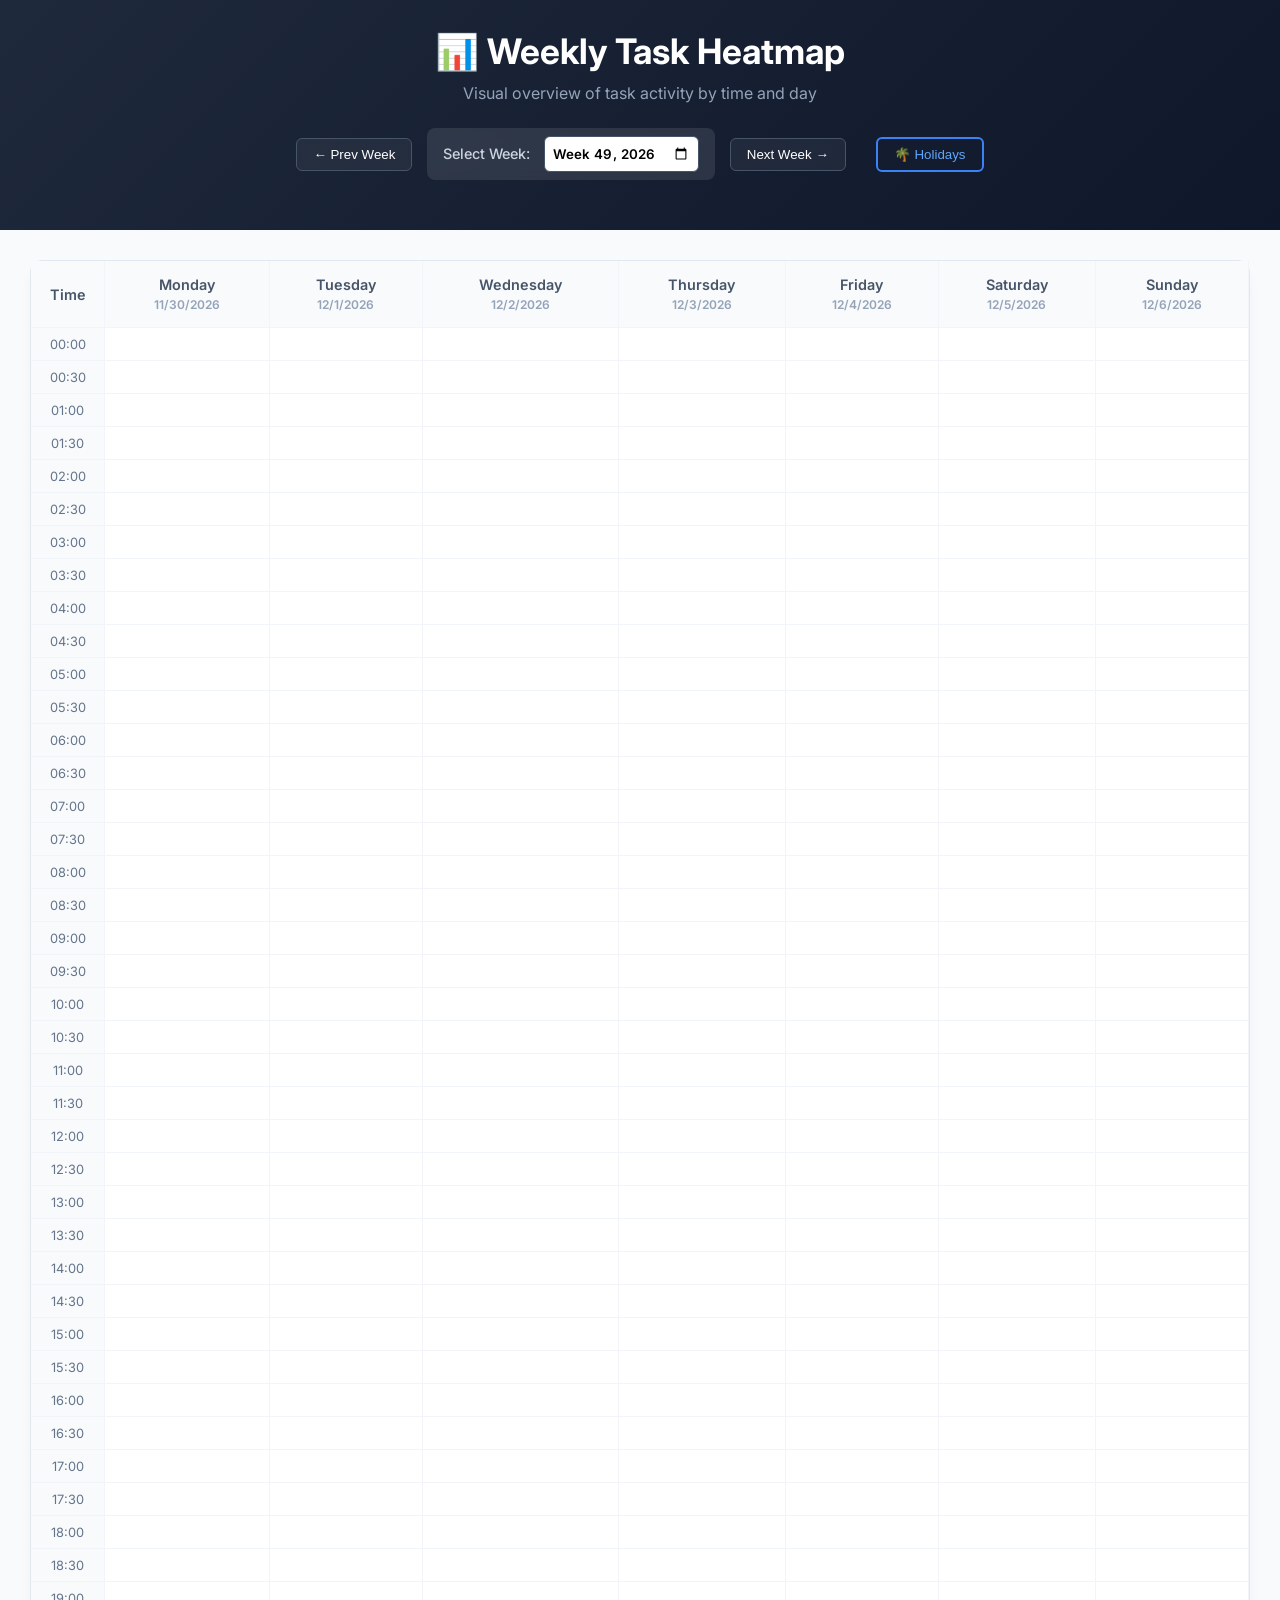
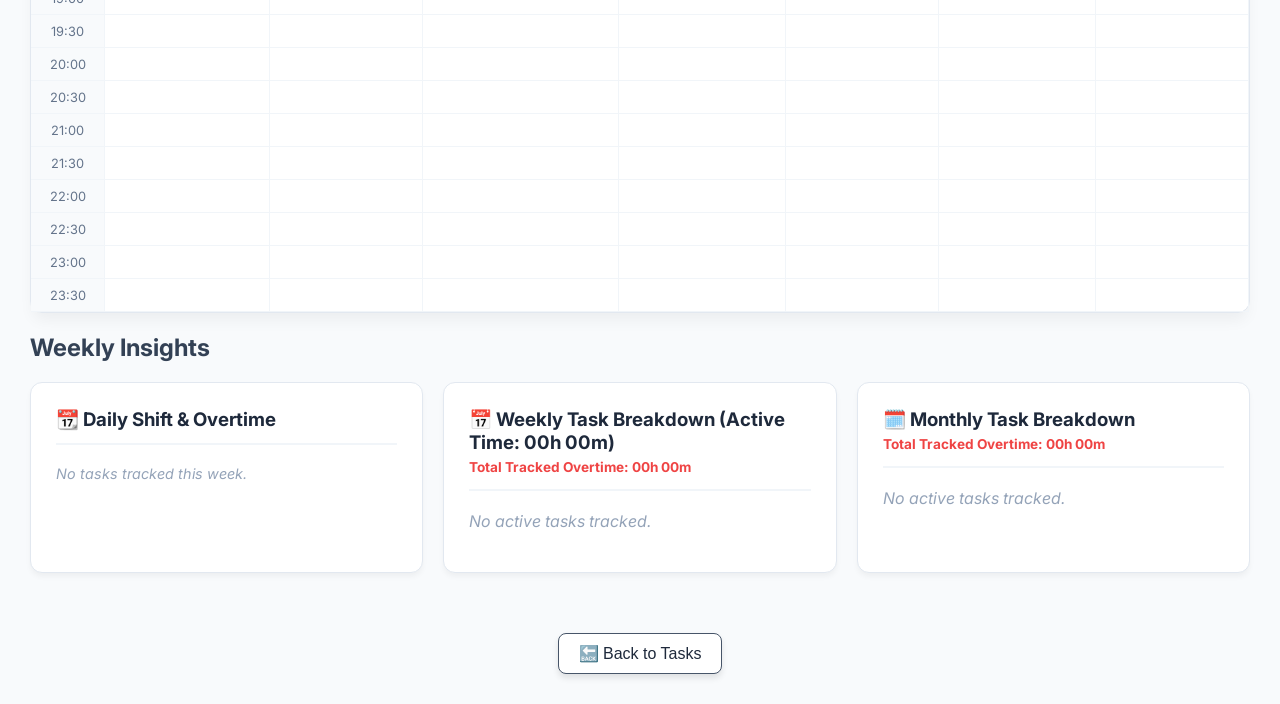
==== commit b02ad3b7: "Add delete button and update modal actions" ====
--- a/dashboard.html
+++ b/dashboard.html
@@ -63,10 +63,15 @@
         <label>End Time:</label>
         <input type="time" id="editEndTime" />
       </div>
+      
       <div class="modal-actions">
-        <button id="cancelEditBtn" class="btn-cancel">Cancel</button>
-        <button id="saveEditBtn" class="btn-save">Save Changes</button>
+        <button id="deleteSessionBtn" class="btn-delete" title="Permanently delete this session">🗑️ Delete</button>
+        <div style="display: flex; gap: 10px;">
+          <button id="cancelEditBtn" class="btn-cancel">Cancel</button>
+          <button id="saveEditBtn" class="btn-save">Save</button>
+        </div>
       </div>
+      
     </div>
   </div>
 
--- a/dashboard.css
+++ b/dashboard.css
@@ -1,131 +1,92 @@
-/* --- PREMIUM MODERN UI OVERHAUL --- */
 @import url('https://fonts.googleapis.com/css2?family=Inter:wght@400;500;600;700&display=swap');
 
-body {
-  font-family: 'Inter', system-ui, -apple-system, sans-serif;
-  margin: 0; padding: 0;
-  background: #f8fafc;
-  color: #334155;
-}
-
-header {
-  background: linear-gradient(135deg, #1e293b, #0f172a);
-  color: #fff;
-  padding: 30px 20px;
-  text-align: center;
-  box-shadow: 0 4px 6px -1px rgba(0, 0, 0, 0.1);
-}
-
-header h1 { margin: 0 0 10px 0; font-size: 2.2rem; font-weight: 700; letter-spacing: -0.5px; }
+body { font-family: 'Inter', system-ui, sans-serif; margin: 0; padding: 0; background: #f8fafc; color: #334155; }
+header { background: linear-gradient(135deg, #1e293b, #0f172a); color: #fff; padding: 30px 20px; text-align: center; }
+header h1 { margin: 0 0 10px 0; font-size: 2.2rem; font-weight: 700; }
 header p { margin: 0 0 25px 0; color: #94a3b8; font-size: 1rem; }
 
 /* Dashboard Controls */
-.dashboard-controls {
-  display: flex; justify-content: center; align-items: center; gap: 15px; margin-bottom: 20px;
-}
-.week-selector-wrapper {
-  background: rgba(255,255,255,0.1); padding: 8px 16px; border-radius: 8px; backdrop-filter: blur(4px);
-}
+.dashboard-controls { display: flex; justify-content: center; align-items: center; gap: 15px; margin-bottom: 20px; }
+.week-selector-wrapper { background: rgba(255,255,255,0.1); padding: 8px 16px; border-radius: 8px; backdrop-filter: blur(4px); }
 .week-selector-wrapper label { margin-right: 10px; font-weight: 500; font-size: 0.9rem; color: #cbd5e1; }
-input[type="week"] {
-  padding: 8px; border: 1px solid #475569; border-radius: 6px; background: #fff;
-  font-family: 'Inter', sans-serif; font-weight: 600; color: #1e293b; cursor: pointer;
-}
+input[type="week"] { padding: 8px; border: 1px solid #475569; border-radius: 6px; background: #fff; font-family: 'Inter'; font-weight: 600; cursor: pointer; }
 
 /* Buttons */
-.btn-nav, .btn-outline, .btn-back {
-  background: rgba(255,255,255,0.05); color: #fff; border: 1px solid #475569;
-  padding: 8px 16px; border-radius: 6px; font-weight: 500; cursor: pointer;
-  transition: all 0.2s; font-family: 'Inter', sans-serif;
-}
+.btn-nav, .btn-outline, .btn-back { background: rgba(255,255,255,0.05); color: #fff; border: 1px solid #475569; padding: 8px 16px; border-radius: 6px; font-weight: 500; cursor: pointer; transition: all 0.2s; }
 .btn-nav:hover { background: rgba(255,255,255,0.15); border-color: #94a3b8; }
-.btn-outline { background: transparent; border: 2px solid #3b82f6; color: #60a5fa; margin-top: 10px; }
+.btn-outline { background: transparent; border: 2px solid #3b82f6; color: #60a5fa; }
 .btn-outline:hover { background: #3b82f6; color: #fff; }
-
-/* Active Edit Mode Button */
-body.edit-mode-active .btn-outline {
-  background: #ef4444; border-color: #ef4444; color: #fff;
-}
 
 main { padding: 30px; max-width: 1500px; margin: auto; }
 
-/* Premium Grid */
-table {
-  width: 100%; border-collapse: separate; border-spacing: 0;
-  background: #fff; border-radius: 12px; overflow: hidden;
-  box-shadow: 0 10px 15px -3px rgba(0,0,0,0.05), 0 4px 6px -4px rgba(0,0,0,0.05);
-  border: 1px solid #e2e8f0;
-}
+/* Grid */
+table { width: 100%; border-collapse: separate; border-spacing: 0; background: #fff; border-radius: 12px; box-shadow: 0 10px 15px -3px rgba(0,0,0,0.05); border: 1px solid #e2e8f0; }
 th, td { border-bottom: 1px solid #f1f5f9; border-right: 1px solid #f1f5f9; text-align: center; }
-th {
-  background: #f8fafc; font-weight: 600; color: #475569; padding: 15px 10px;
-  position: sticky; top: 0; z-index: 20; font-size: 0.9rem; text-transform: uppercase; letter-spacing: 0.5px;
-}
-.date-subtext { display: block; font-size: 0.75rem; color: #94a3b8; margin-top: 4px; font-weight: 400; }
-td.time-label { padding: 4px; color: #64748b; font-weight: 500; font-size: 0.8rem; width: 65px; background: #f8fafc; }
+th { background: #f8fafc; font-weight: 600; color: #475569; padding: 15px 10px; position: sticky; top: 0; z-index: 20; font-size: 0.9rem; }
+.date-subtext { display: block; font-size: 0.75rem; color: #94a3b8; margin-top: 4px; }
+td.time-label { padding: 4px; color: #64748b; font-size: 0.8rem; width: 65px; background: #f8fafc; }
 td.heatmap-cell { position: relative; height: 32px; padding: 0; vertical-align: top; }
-td.heatmap-cell:hover { background: #f8fafc; }
 
 /* Standard Hours & Overtime Lines */
-.standard-hour-bg { background-color: #f0f9ff; }
-.standard-end-line {
-  position: absolute; left: 0; right: 0; border-bottom: 2px dashed #ef4444; z-index: 10; pointer-events: none;
+.standard-hour-bg { background-color: rgba(59, 130, 246, 0.05); }
+.standard-end-line { position: absolute; left: 0; right: 0; border-bottom: 2px dashed #ef4444; z-index: 10; pointer-events: none; }
+
+/* 🌟 APPLE GLASSMORPHISM TASK SEGMENTS 🌟 */
+.task-segment {
+  position: absolute; left: 3px; right: 3px;
+  border-radius: 6px; color: #0f172a; font-size: 0.75rem; font-weight: 600;
+  overflow: hidden; text-overflow: ellipsis; white-space: nowrap;
+  padding: 4px 6px; box-sizing: border-box; z-index: 50;
+  
+  /* The Glass Effect */
+  background: rgba(52, 211, 153, 0.4); /* Transparent Green */
+  backdrop-filter: blur(6px);
+  -webkit-backdrop-filter: blur(6px);
+  border: 1px solid rgba(255, 255, 255, 0.5); /* Frosty border */
+  border-left: 4px solid #10b981; /* Solid anchor edge */
+  box-shadow: 0 4px 6px rgba(0,0,0,0.05), inset 0 1px 0 rgba(255,255,255,0.4);
+  
+  transition: transform 0.15s ease, box-shadow 0.15s ease; text-align: left;
 }
 
-/* Premium Task Segments */
-.task-segment {
-  position: absolute; left: 3px; right: 3px;
-  background: linear-gradient(135deg, #10b981, #059669); /* Rich green gradient */
-  border-left: 4px solid #047857; border-radius: 4px;
-  color: #fff; font-size: 0.75rem; font-weight: 600;
-  overflow: hidden; text-overflow: ellipsis; white-space: nowrap;
-  padding: 4px 6px; box-sizing: border-box; z-index: 50;
-  box-shadow: 0 2px 4px rgba(16, 185, 129, 0.3);
-  transition: transform 0.15s ease, box-shadow 0.15s ease; text-align: left;
-}
+/* Glass Hover */
 .task-segment:hover {
   transform: translateY(-1px) scale(1.01);
-  box-shadow: 0 4px 8px rgba(16, 185, 129, 0.4);
+  box-shadow: 0 8px 12px rgba(0,0,0,0.1), inset 0 1px 0 rgba(255,255,255,0.6);
   z-index: 60; overflow: visible; white-space: normal; min-height: max-content;
 }
 
-/* --- EDIT MODE EXCLUSIVES (Only visible when Edit Mode is ON) --- */
-body.edit-mode-active .task-segment { cursor: pointer; animation: pulseBorder 2s infinite; }
+/* --- EDIT MODE (SECRET) --- */
+body.edit-mode-active { border: 4px solid #ef4444; } /* Shows a red border around the screen so you know it's active */
+body.edit-mode-active .task-segment { cursor: pointer; }
 body.edit-mode-active .resize-handle { display: block; }
-.resize-handle {
-  display: none; position: absolute; left: 0; right: 0; height: 8px;
-  background: rgba(255,255,255,0.4); cursor: ns-resize; z-index: 100;
-}
-.resize-handle:hover { background: rgba(255,255,255,0.9); }
+.resize-handle { display: none; position: absolute; left: 0; right: 0; height: 8px; background: rgba(255,255,255,0.4); cursor: ns-resize; z-index: 100; }
+.resize-handle:hover { background: rgba(0,0,0,0.2); }
 .resize-handle.top { top: 0; border-radius: 4px 4px 0 0; }
 .resize-handle.bottom { bottom: 0; border-radius: 0 0 4px 4px; }
 body.is-dragging { user-select: none; cursor: ns-resize !important; }
-@keyframes pulseBorder { 0% { box-shadow: 0 0 0 0 rgba(59, 130, 246, 0.4); } 70% { box-shadow: 0 0 0 4px rgba(59, 130, 246, 0); } 100% { box-shadow: 0 0 0 0 rgba(59, 130, 246, 0); } }
 
-/* Summary Grid */
+/* DRAG PREVIEW GUIDE LINE */
+.drag-guide { position: fixed; left: 0; right: 0; height: 1px; background-color: #3b82f6; z-index: 9999; pointer-events: none; box-shadow: 0 0 4px rgba(59,130,246,0.5); }
+.drag-guide-time { position: absolute; left: 20px; top: -25px; background: #3b82f6; color: white; padding: 4px 8px; border-radius: 4px; font-weight: bold; font-size: 0.85rem; box-shadow: 0 2px 4px rgba(0,0,0,0.2); }
+
+/* Summaries & Modals */
 .summary-grid { display: grid; grid-template-columns: repeat(auto-fit, minmax(350px, 1fr)); gap: 20px; }
 .summary-card { background: #fff; padding: 25px; border-radius: 12px; border: 1px solid #e2e8f0; box-shadow: 0 4px 6px -1px rgba(0,0,0,0.05); }
 .summary-card h3 { margin-top: 0; color: #1e293b; border-bottom: 2px solid #f1f5f9; padding-bottom: 12px; margin-bottom: 20px; }
 .summary-card ul { padding-left: 0; list-style: none; margin: 0; }
 .summary-card li { margin-bottom: 15px; font-size: 0.9rem; color: #475569; }
 .overtime-badge { background-color: #fee2e2; color: #ef4444; padding: 4px 10px; border-radius: 20px; font-size: 0.75rem; font-weight: 700; border: 1px solid #fca5a5; }
-
-/* Progress Bars */
 .progress-container { width: 100%; background-color: #f1f5f9; border-radius: 6px; margin-top: 8px; height: 8px; overflow: hidden; }
 .progress-bar { height: 100%; border-radius: 6px; background: linear-gradient(90deg, #3b82f6, #10b981); }
 
-/* Edit Modal */
 .modal-overlay { position: fixed; top: 0; left: 0; right: 0; bottom: 0; background: rgba(15, 23, 42, 0.7); backdrop-filter: blur(3px); display: flex; justify-content: center; align-items: center; z-index: 1000; }
-.modal-content { background: white; padding: 30px; border-radius: 12px; width: 350px; box-shadow: 0 20px 25px -5px rgba(0,0,0,0.1); }
-.modal-content h3 { margin-top: 0; color: #1e293b; }
+.modal-content { background: white; padding: 30px; border-radius: 12px; width: 350px; }
 .modal-body { display: flex; flex-direction: column; gap: 12px; margin: 20px 0; }
 .modal-body label { font-size: 0.85rem; font-weight: 600; color: #64748b; }
-.modal-body input[type="time"] { padding: 10px; border: 1px solid #cbd5e1; border-radius: 6px; font-family: 'Inter'; font-size: 1rem; color: #1e293b; }
+.modal-body input { padding: 10px; border: 1px solid #cbd5e1; border-radius: 6px; }
 .modal-actions { display: flex; justify-content: space-between; margin-top: 25px; }
-.btn-save { background: #3b82f6; color: white; border: none; padding: 10px 20px; border-radius: 6px; font-weight: 600; cursor: pointer; transition: background 0.2s; }
-.btn-save:hover { background: #2563eb; }
-.btn-cancel { background: #f1f5f9; color: #475569; border: none; padding: 10px 20px; border-radius: 6px; font-weight: 600; cursor: pointer; transition: background 0.2s; }
-.btn-cancel:hover { background: #e2e8f0; }
-.warning-text { color: #ef4444; font-size: 0.8rem; font-weight: 500; }
+.btn-save { background: #3b82f6; color: white; border: none; padding: 10px 20px; border-radius: 6px; font-weight: 600; cursor: pointer; }
+.btn-cancel { background: #f1f5f9; color: #475569; border: none; padding: 10px 20px; border-radius: 6px; font-weight: 600; cursor: pointer; }
 footer { text-align: center; padding: 30px; }
-.btn-back { background: #fff; color: #1e293b; padding: 10px 20px; border-radius: 8px; font-size: 1rem; box-shadow: 0 4px 6px -1px rgba(0,0,0,0.1); }
+.btn-back { background: #fff; color: #1e293b; padding: 10px 20px; border-radius: 8px; font-size: 1rem; box-shadow: 0 4px 6px rgba(0,0,0,0.1); }
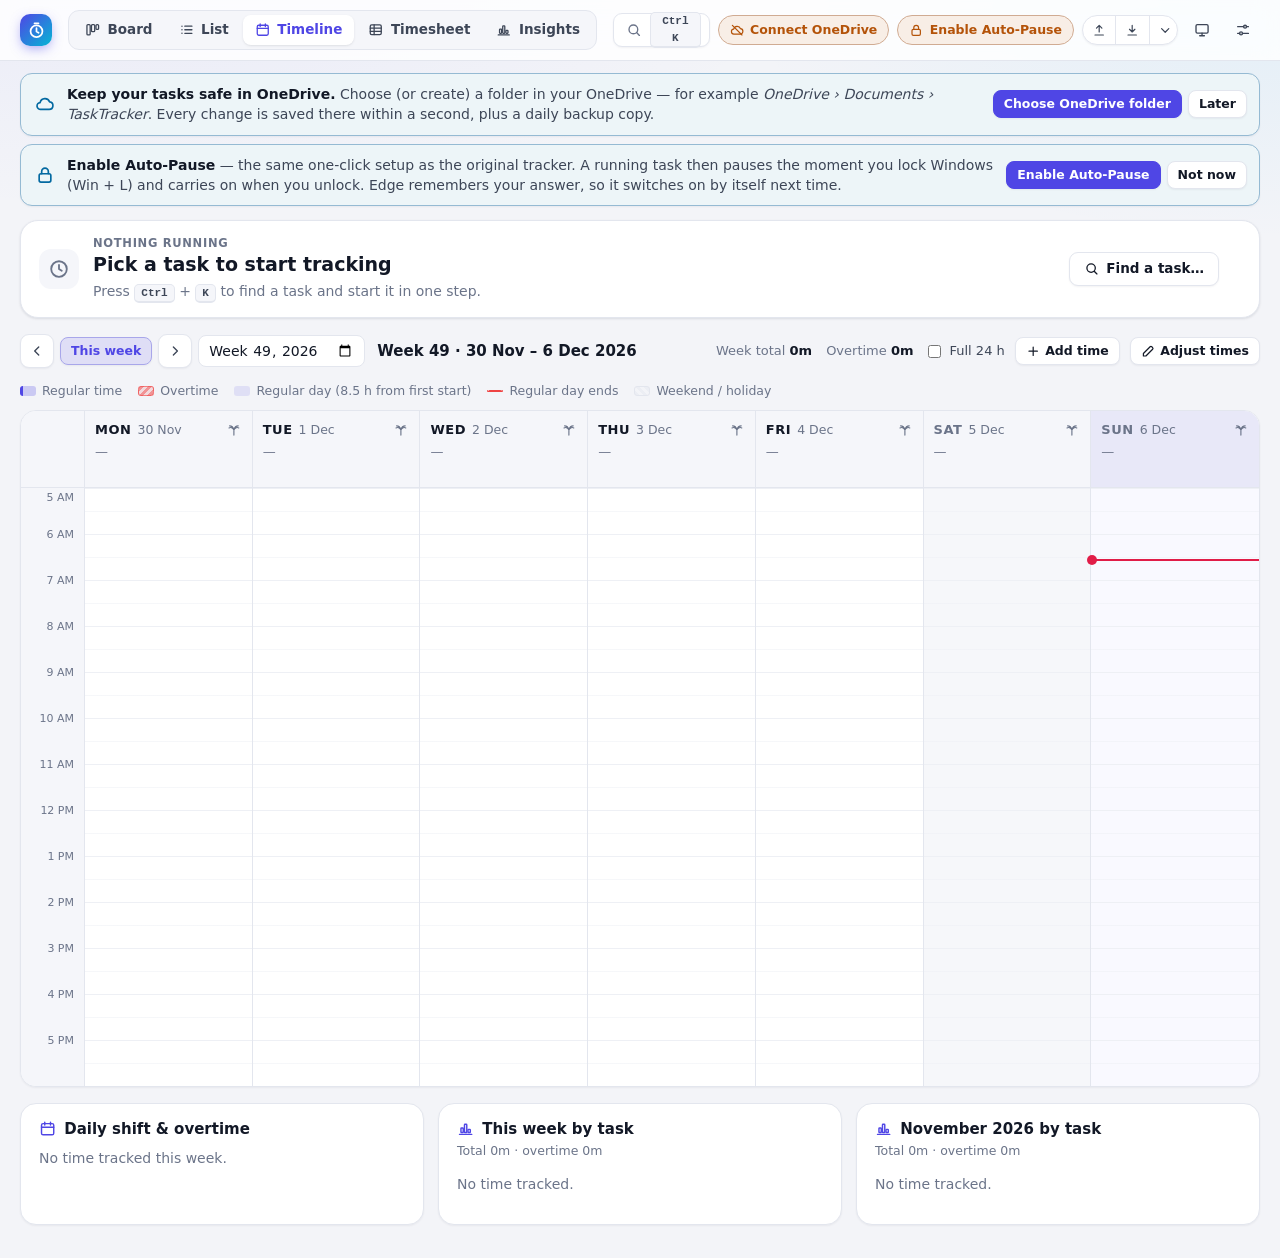
==== commit 073bd403: "Add files via upload" ====
--- a/dashboard.html
+++ b/dashboard.html
@@ -1,82 +1,14 @@
 <!DOCTYPE html>
 <html lang="en">
 <head>
-  <meta charset="UTF-8" />
-  <meta name="viewport" content="width=device-width, initial-scale=1.0"/>
-  <title>Dashboard - Task Tracker</title>
-  <link rel="stylesheet" href="dashboard.css" />
-  <script src="dashboard.js"></script>
+<meta charset="utf-8">
+<meta name="viewport" content="width=device-width, initial-scale=1">
+<title>Task Tracker – Timeline</title>
+<meta http-equiv="refresh" content="0; url=index.html#timeline">
+<style>body{font:15px "Segoe UI",system-ui,sans-serif;margin:18vh auto;max-width:480px;text-align:center;color:#3d4657}@media (prefers-color-scheme: dark){body{background:#0c0f16;color:#c2c8d6}}</style>
 </head>
 <body>
-  <header>
-    <h1>📊 Weekly Task Heatmap</h1>
-    <p>Visual overview of task activity by time and day</p>
-    
-    <div class="dashboard-controls">
-      <button id="prevWeekBtn" class="btn-nav">&larr; Prev Week</button>
-      <div class="week-selector-wrapper">
-        <label for="week-selector">Select Week:</label>
-        <input type="week" id="week-selector" name="week-selector" lang="en-GB" />
-      </div>
-      <button id="nextWeekBtn" class="btn-nav">Next Week &rarr;</button>
-      <button id="manageHolidaysBtn" class="btn-outline" style="margin-top: 0; margin-left: 15px;">🌴 Holidays</button>
-    </div>
-  </header>
-
-  <main>
-    <section id="heatmapSection">
-      <table>
-        <thead>
-          <tr>
-            <th>Time</th>
-            <th>Monday<br><span id="date-mon" class="date-subtext"></span></th>
-            <th>Tuesday<br><span id="date-tue" class="date-subtext"></span></th>
-            <th>Wednesday<br><span id="date-wed" class="date-subtext"></span></th>
-            <th>Thursday<br><span id="date-thu" class="date-subtext"></span></th>
-            <th>Friday<br><span id="date-fri" class="date-subtext"></span></th>
-            <th>Saturday<br><span id="date-sat" class="date-subtext"></span></th>
-            <th>Sunday<br><span id="date-sun" class="date-subtext"></span></th>
-          </tr>
-        </thead>
-        <tbody id="heatmapBody">
-          </tbody>
-      </table>
-    </section>
-
-    <section id="summarySection">
-      <h2>Weekly Insights</h2>
-      <div id="summaryList" class="summary-grid"></div>
-    </section>
-  </main>
-
-  <div id="dragGuide" class="drag-guide" style="display: none;">
-    <div id="dragGuideTime" class="drag-guide-time">00:00</div>
-  </div>
-
-  <div id="editTimeModal" class="modal-overlay" style="display: none;">
-    <div class="modal-content">
-      <h3 id="editModalTitle">Edit Task Time</h3>
-      <div class="modal-body">
-        <label>Start Time:</label>
-        <input type="time" id="editStartTime" />
-        
-        <label>End Time:</label>
-        <input type="time" id="editEndTime" />
-      </div>
-      
-      <div class="modal-actions">
-        <button id="deleteSessionBtn" class="btn-delete" title="Permanently delete this session">🗑️ Delete</button>
-        <div style="display: flex; gap: 10px;">
-          <button id="cancelEditBtn" class="btn-cancel">Cancel</button>
-          <button id="saveEditBtn" class="btn-save">Save</button>
-        </div>
-      </div>
-      
-    </div>
-  </div>
-
-  <footer>
-    <button onclick="window.close()" class="btn-back">🔙 Back to Tasks</button>
-  </footer>
+<p>The dashboard is now part of the tracker (Timeline, Timesheet and Insights tabs).</p>
+<p><a href="index.html#timeline">Open the Timeline</a></p>
 </body>
 </html>
